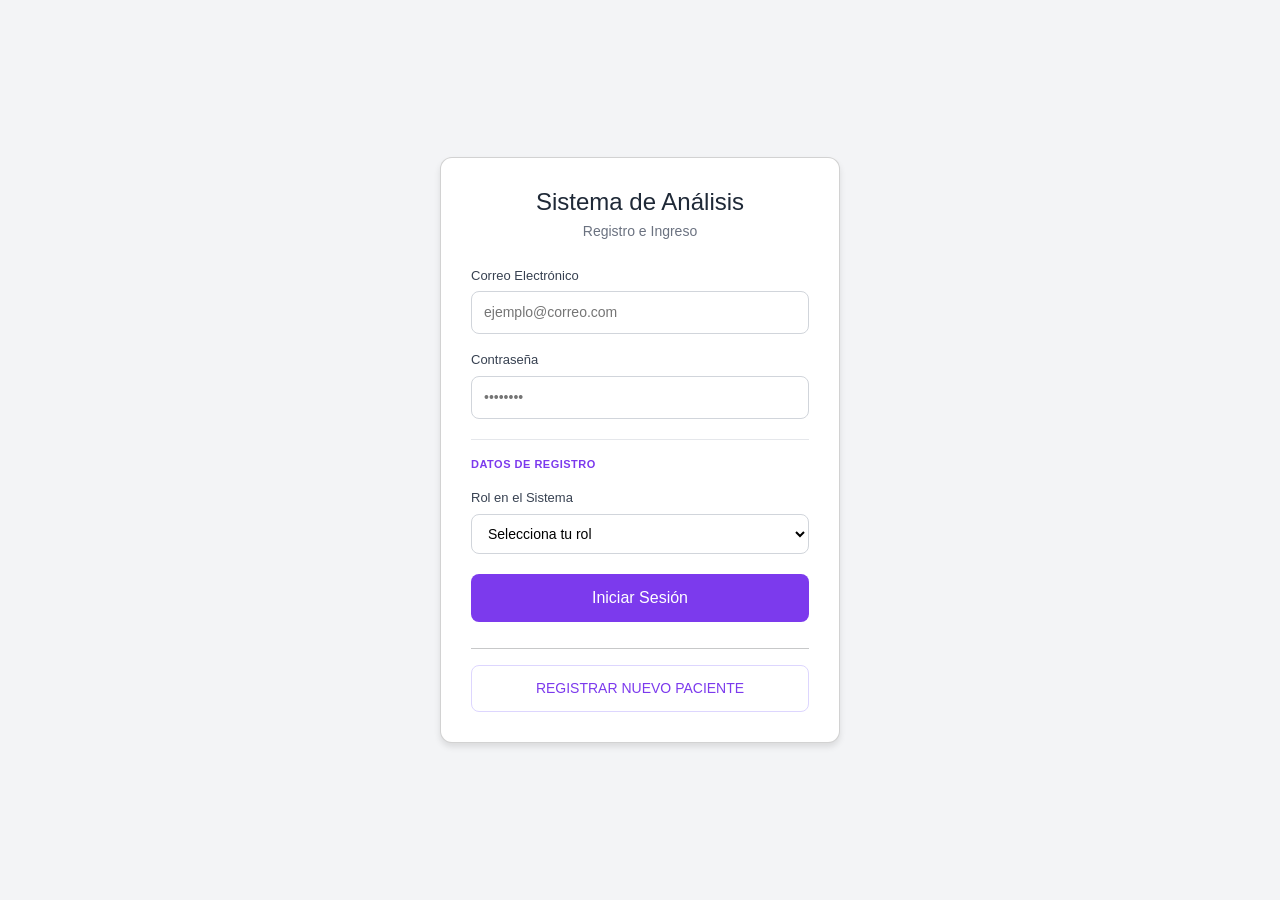
==== index.html @ fd567ae9 "ADD: Edicion de Medico y envio correcto de datos" ====
<!DOCTYPE html>
<html lang="es">

<head>
  <meta charset="UTF-8">
  <meta name="viewport" content="width=device-width, initial-scale=1.0">
  <title>Sistema de Análisis - Ingreso y Registro</title>
  <link href="https://cdn.jsdelivr.net/npm/bootstrap@5.3.8/dist/css/bootstrap.min.css" rel="stylesheet"
    integrity="sha384-sRIl4kxILFvY47J16cr9ZwB07vP4J8+LH7qKQnuqkuIAvNWLzeN8tE5YBujZqJLB" crossorigin="anonymous">
  <style>
    body {
      font-family: 'Segoe UI', Tahoma, Geneva, Verdana, sans-serif;
      background-color: #f3f4f6;
      margin: 0;
      padding: 20px;
      display: flex;
      justify-content: center;
      align-items: center;
      min-height: 100vh;
      box-sizing: border-box;
    }

    .card {
      background-color: #ffffff;
      padding: 30px;
      border-radius: 12px;
      box-shadow: 0 4px 6px rgba(0, 0, 0, 0.1);
      width: 100%;
      max-width: 400px;
      box-sizing: border-box;
    }

    .header {
      text-align: center;
      margin-bottom: 24px;
    }

    .header h1 {
      margin: 0;
      font-size: 24px;
      color: #1f2937;
    }

    .header p {
      margin: 4px 0 0 0;
      font-size: 14px;
      color: #6b7280;
    }

    .form-group {
      margin-bottom: 16px;
    }

    label {
      display: block;
      font-size: 13px;
      font-weight: 500;
      color: #374151;
      margin-bottom: 6px;
    }

    input[type="email"],
    input[type="password"],
    select {
      width: 100%;
      padding: 10px 12px;
      border: 1px solid #d1d5db;
      border-radius: 8px;
      font-size: 14px;
      background-color: #ffffff;
      box-sizing: border-box;
      outline: none;
      transition: border-color 0.2s, box-shadow 0.2s;
    }

    input:focus,
    select:focus {
      border-color: #7c3aed;
      box-shadow: 0 0 0 3px rgba(124, 58, 237, 0.15);
    }

    .divider {
      border-top: 1px solid #e5e7eb;
      margin: 20px 0;
      padding-top: 16px;
    }

    .divider-title {
      font-size: 11px;
      font-weight: 600;
      color: #7c3aed;
      text-transform: uppercase;
      letter-spacing: 0.5px;
      margin-bottom: 16px;
    }

    .btn-primary {
      width: 100%;
      background-color: #7c3aed;
      color: #ffffff;
      border: none;
      padding: 12px;
      font-size: 16px;
      font-weight: 500;
      border-radius: 8px;
      cursor: pointer;
      transition: background-color 0.2s;
      margin-bottom: 10px;
    }

    .btn-primary:hover {
      background-color: #6d28d9;
    }

    .btn-secondary {
      width: 100%;
      background-color: #ffffff;
      color: #7c3aed;
      border: 1px solid #ddd6fe;
      padding: 12px;
      font-size: 14px;
      font-weight: 500;
      border-radius: 8px;
      cursor: pointer;
      transition: background-color 0.2s;
      text-transform: uppercase;
    }

    .btn-secondary:hover {
      background-color: #f9fafb;
    }
  </style>
</head>

<body>

  <div class="card">
    <div class="header">
      <h1>Sistema de Análisis</h1>
      <p>Registro e Ingreso</p>
    </div>

    <form id="formSistema">
      <!-- LOGIN -->
      <div class="form-group">
        <label>Correo Electrónico</label>
        <input id="correo" type="email" required name="email" placeholder="ejemplo@correo.com">
      </div>
      <div class="form-group">
        <label>Contraseña</label>
        <input id="password" type="password" required name="password" placeholder="••••••••">
      </div>

      <!-- REGISTRO -->
      <div class="divider">
        <div class="divider-title">Datos de Registro</div>
        <div class="form-group">
          <label>Rol en el Sistema</label>
          <select id="rol" name="rol" required>
            <option value="" disabled selected>Selecciona tu rol</option>
            <option value="Paciente">Paciente</option>
            <option value="Medico">Médico</option>
            <option value="Administrador">Administrador</option>
          </select>
        </div>
      </div>

      <!-- BOTONES -->
      <button type="submit" name="accion" value="login" class="btn-primary">
        Iniciar Sesión
      </button>
    </form>
    <hr>
    <a href="view/Registro.html" class="btn btn-secondary">
      Registrar nuevo paciente
    </a>
  </div>
<script src="public/js/config.js"></script>
<script>
  document.getElementById("formSistema").addEventListener("submit", async function (e) {
    e.preventDefault();

    const email = document.getElementById("correo").value;
    const password = document.getElementById("password").value;
    const rol = document.getElementById("rol").value;

    try {
      const respuesta = await fetch(`${API_URL}Autenticacion/login`, {
        method: "POST",
        headers: {
          "Content-Type": "application/json"
        },
        body: JSON.stringify({ 
          email: email, 
          password: password, 
          rol: rol 
        })
      });

      const datos = await respuesta.json();

      if (respuesta.ok) {
        alert("Inicio de sesión exitoso. ¡Bienvenido " + (datos.nombre || "") + "!");
        
        // Guardar datos en localStorage
        localStorage.setItem("token_seguridad", datos.token);
        localStorage.setItem("usuario_id", datos.idEntidad);

        // Redirección basada en el rol que devuelve la API
        if (datos.rol === "Paciente") {
          window.location.href = "view/Monitoreo.html";
        } else if (datos.rol === "Medico") {
          window.location.href = "view/Pagina_Medicos.html";
        } else if (datos.rol === "Administrador") {
          window.location.href = "view/Pagina_Administrador.html";
        }
      } else {
        alert(datos.mensaje || "Error 400: Datos incorrectos o formato inválido.");
        console.error("Detalle del error 400:", datos);
      }
    } catch (error) {
      console.error(error);
      alert("No se pudo conectar con el servidor de la API.");
    }
  });
</script>

</body>

</html>
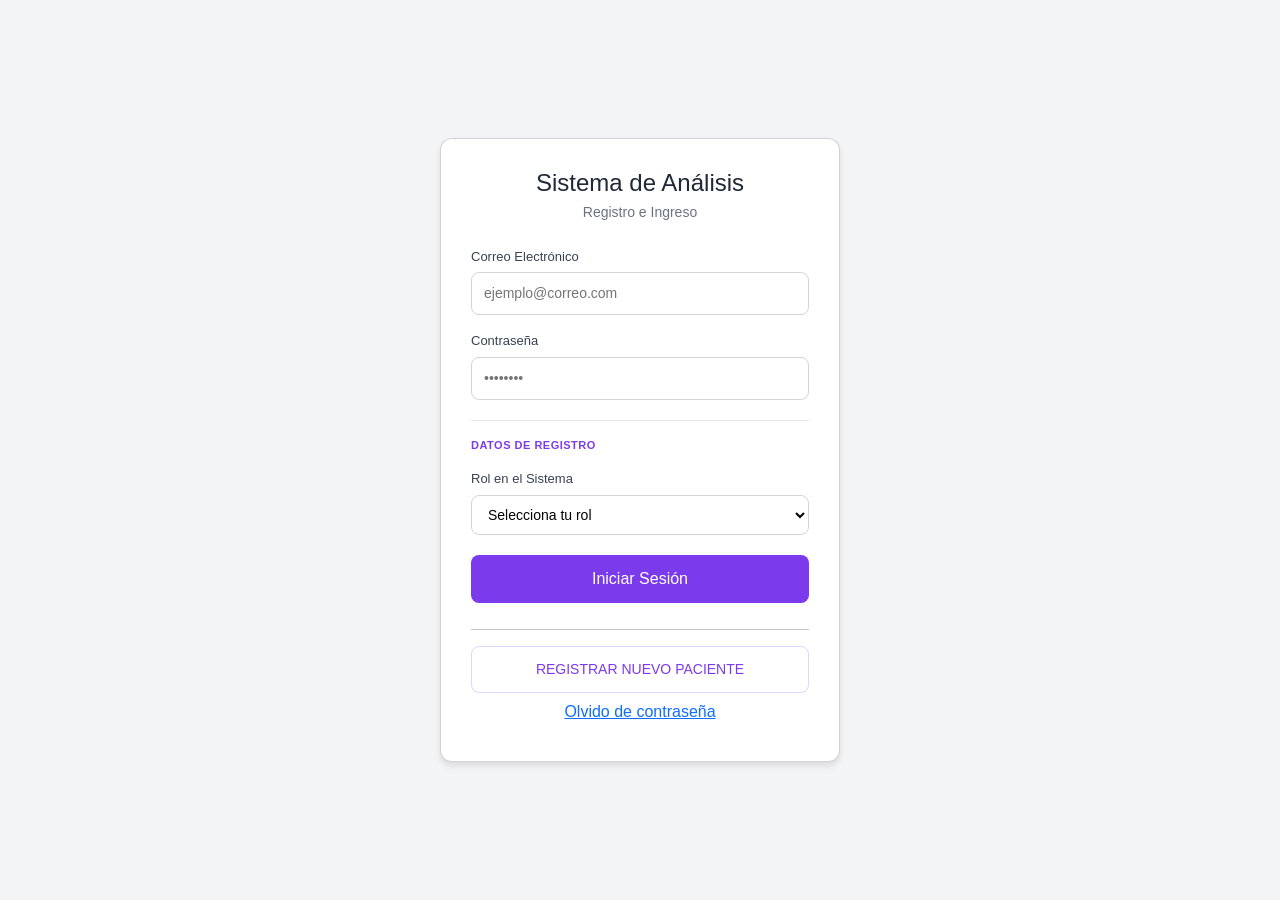
==== commit 7dc2e913: "ADD: Olvido de contraseña" ====
--- a/index.html
+++ b/index.html
@@ -5,131 +5,16 @@
   <meta charset="UTF-8">
   <meta name="viewport" content="width=device-width, initial-scale=1.0">
   <title>Sistema de Análisis - Ingreso y Registro</title>
+  
   <link href="https://cdn.jsdelivr.net/npm/bootstrap@5.3.8/dist/css/bootstrap.min.css" rel="stylesheet"
     integrity="sha384-sRIl4kxILFvY47J16cr9ZwB07vP4J8+LH7qKQnuqkuIAvNWLzeN8tE5YBujZqJLB" crossorigin="anonymous">
-  <style>
-    body {
-      font-family: 'Segoe UI', Tahoma, Geneva, Verdana, sans-serif;
-      background-color: #f3f4f6;
-      margin: 0;
-      padding: 20px;
-      display: flex;
-      justify-content: center;
-      align-items: center;
-      min-height: 100vh;
-      box-sizing: border-box;
-    }
-
-    .card {
-      background-color: #ffffff;
-      padding: 30px;
-      border-radius: 12px;
-      box-shadow: 0 4px 6px rgba(0, 0, 0, 0.1);
-      width: 100%;
-      max-width: 400px;
-      box-sizing: border-box;
-    }
-
-    .header {
-      text-align: center;
-      margin-bottom: 24px;
-    }
-
-    .header h1 {
-      margin: 0;
-      font-size: 24px;
-      color: #1f2937;
-    }
-
-    .header p {
-      margin: 4px 0 0 0;
-      font-size: 14px;
-      color: #6b7280;
-    }
-
-    .form-group {
-      margin-bottom: 16px;
-    }
-
-    label {
-      display: block;
-      font-size: 13px;
-      font-weight: 500;
-      color: #374151;
-      margin-bottom: 6px;
-    }
-
-    input[type="email"],
-    input[type="password"],
-    select {
-      width: 100%;
-      padding: 10px 12px;
-      border: 1px solid #d1d5db;
-      border-radius: 8px;
-      font-size: 14px;
-      background-color: #ffffff;
-      box-sizing: border-box;
-      outline: none;
-      transition: border-color 0.2s, box-shadow 0.2s;
-    }
-
-    input:focus,
-    select:focus {
-      border-color: #7c3aed;
-      box-shadow: 0 0 0 3px rgba(124, 58, 237, 0.15);
-    }
-
-    .divider {
-      border-top: 1px solid #e5e7eb;
-      margin: 20px 0;
-      padding-top: 16px;
-    }
-
-    .divider-title {
-      font-size: 11px;
-      font-weight: 600;
-      color: #7c3aed;
-      text-transform: uppercase;
-      letter-spacing: 0.5px;
-      margin-bottom: 16px;
-    }
-
-    .btn-primary {
-      width: 100%;
-      background-color: #7c3aed;
-      color: #ffffff;
-      border: none;
-      padding: 12px;
-      font-size: 16px;
-      font-weight: 500;
-      border-radius: 8px;
-      cursor: pointer;
-      transition: background-color 0.2s;
-      margin-bottom: 10px;
-    }
-
-    .btn-primary:hover {
-      background-color: #6d28d9;
-    }
-
-    .btn-secondary {
-      width: 100%;
-      background-color: #ffffff;
-      color: #7c3aed;
-      border: 1px solid #ddd6fe;
-      padding: 12px;
-      font-size: 14px;
-      font-weight: 500;
-      border-radius: 8px;
-      cursor: pointer;
-      transition: background-color 0.2s;
-      text-transform: uppercase;
-    }
-
-    .btn-secondary:hover {
-      background-color: #f9fafb;
-    }
-  </style>
+  
+  <link rel="stylesheet" href="public/css/login.css">
+  <!-- CSS de la Pantalla de Carga -->
+  <link rel="stylesheet" href="public/css/loader.css">
+  
+  <link rel="manifest" href="manifest.json">
+  <meta name="theme-color" content="#4A90E2">
 </head>
 
 <body>
@@ -174,56 +59,91 @@
     <a href="view/Registro.html" class="btn btn-secondary">
       Registrar nuevo paciente
     </a>
+    <a href="forgetpassword.html" class="btn btn-link">Olvido de contraseña</a>
   </div>
-<script src="public/js/config.js"></script>
-<script>
-  document.getElementById("formSistema").addEventListener("submit", async function (e) {
-    e.preventDefault();
 
-    const email = document.getElementById("correo").value;
-    const password = document.getElementById("password").value;
-    const rol = document.getElementById("rol").value;
+  <script src="public/js/config.js"></script>
+  <!-- Script de la Pantalla de Carga -->
+  <script src="public/js/loader.js"></script>
+  
+  <script>
+    // Aseguramos que el loader esté inyectado en el DOM desde el inicio
+    document.addEventListener("DOMContentLoaded", () => {
+      if (typeof inicializarLoader === "function") {
+        inicializarLoader();
+      }
+    });
 
-    try {
-      const respuesta = await fetch(`${API_URL}Autenticacion/login`, {
-        method: "POST",
-        headers: {
-          "Content-Type": "application/json"
-        },
-        body: JSON.stringify({ 
-          email: email, 
-          password: password, 
-          rol: rol 
-        })
-      });
+    document.getElementById("formSistema").addEventListener("submit", async function (e) {
+      e.preventDefault();
 
-      const datos = await respuesta.json();
+      const email = document.getElementById("correo").value;
+      const password = document.getElementById("password").value;
+      const rol = document.getElementById("rol").value;
 
-      if (respuesta.ok) {
-        alert("Inicio de sesión exitoso. ¡Bienvenido " + (datos.nombre || "") + "!");
-        
-        // Guardar datos en localStorage
-        localStorage.setItem("token_seguridad", datos.token);
-        localStorage.setItem("usuario_id", datos.idEntidad);
+      // 1. Mostramos la pantalla de carga de inmediato
+      if (typeof mostrarLoader === "function") {
+        mostrarLoader("Validando credenciales...");
+      }
 
-        // Redirección basada en el rol que devuelve la API
-        if (datos.rol === "Paciente") {
-          window.location.href = "view/Monitoreo.html";
-        } else if (datos.rol === "Medico") {
-          window.location.href = "view/Pagina_Medicos.html";
-        } else if (datos.rol === "Administrador") {
-          window.location.href = "view/Pagina_Administrador.html";
+      // 2. Damos un respiro al motor del navegador para que renderice el spinner
+      await new Promise(resolve => setTimeout(resolve, 60));
+
+      try {
+        const respuesta = await fetch(`${API_URL}Autenticacion/login`, {
+          method: "POST",
+          headers: {
+            "Content-Type": "application/json"
+          },
+          body: JSON.stringify({ 
+            email: email, 
+            password: password, 
+            rol: rol 
+          })
+        });
+
+        const datos = await respuesta.json();
+
+        if (respuesta.ok) {
+          // Actualizamos el mensaje del loader con éxito
+          if (typeof mostrarLoader === "function") {
+            mostrarLoader("¡Bienvenido " + (datos.nombre || "") + "!");
+          }
+
+          // Guardar datos en localStorage
+          localStorage.setItem("token_seguridad", datos.token);
+          localStorage.setItem("usuario_id", datos.idEntidad);
+
+          // Pausa visual de 800ms antes de redirigir
+          setTimeout(() => {
+            if (typeof ocultarLoader === "function") {
+              ocultarLoader();
+            }
+            if (datos.rol === "Paciente") {
+              window.location.href = "view/Monitoreo.html";
+            } else if (datos.rol === "Medico") {
+              window.location.href = "view/Pagina_Medicos.html";
+            } else if (datos.rol === "Administrador") {
+              window.location.href = "view/Pagina_Administrador.html";
+            }
+          }, 800);
+
+        } else {
+          if (typeof ocultarLoader === "function") {
+            ocultarLoader();
+          }
+          alert(datos.mensaje || "Error 400: Datos incorrectos o formato inválido.");
+          console.error("Detalle del error 400:", datos);
         }
-      } else {
-        alert(datos.mensaje || "Error 400: Datos incorrectos o formato inválido.");
-        console.error("Detalle del error 400:", datos);
+      } catch (error) {
+        if (typeof ocultarLoader === "function") {
+          ocultarLoader();
+        }
+        console.error(error);
+        alert("No se pudo conectar con el servidor de la API.");
       }
-    } catch (error) {
-      console.error(error);
-      alert("No se pudo conectar con el servidor de la API.");
-    }
-  });
-</script>
+    });
+  </script>
 
 </body>
 
--- a/public/css/login.css
+++ b/public/css/login.css
@@ -0,0 +1,121 @@
+body {
+  font-family: 'Segoe UI', Tahoma, Geneva, Verdana, sans-serif;
+  background-color: #f3f4f6;
+  margin: 0;
+  padding: 20px;
+  display: flex;
+  justify-content: center;
+  align-items: center;
+  min-height: 100vh;
+  box-sizing: border-box;
+}
+
+.card {
+  background-color: #ffffff;
+  padding: 30px;
+  border-radius: 12px;
+  box-shadow: 0 4px 6px rgba(0, 0, 0, 0.1);
+  width: 100%;
+  max-width: 400px;
+  box-sizing: border-box;
+}
+
+.header {
+  text-align: center;
+  margin-bottom: 24px;
+}
+
+.header h1 {
+  margin: 0;
+  font-size: 24px;
+  color: #1f2937;
+}
+
+.header p {
+  margin: 4px 0 0 0;
+  font-size: 14px;
+  color: #6b7280;
+}
+
+.form-group {
+  margin-bottom: 16px;
+}
+
+label {
+  display: block;
+  font-size: 13px;
+  font-weight: 500;
+  color: #374151;
+  margin-bottom: 6px;
+}
+
+input[type="email"],
+input[type="password"],
+select {
+  width: 100%;
+  padding: 10px 12px;
+  border: 1px solid #d1d5db;
+  border-radius: 8px;
+  font-size: 14px;
+  background-color: #ffffff;
+  box-sizing: border-box;
+  outline: none;
+  transition: border-color 0.2s, box-shadow 0.2s;
+}
+
+input:focus,
+select:focus {
+  border-color: #7c3aed;
+  box-shadow: 0 0 0 3px rgba(124, 58, 237, 0.15);
+}
+
+.divider {
+  border-top: 1px solid #e5e7eb;
+  margin: 20px 0;
+  padding-top: 16px;
+}
+
+.divider-title {
+  font-size: 11px;
+  font-weight: 600;
+  color: #7c3aed;
+  text-transform: uppercase;
+  letter-spacing: 0.5px;
+  margin-bottom: 16px;
+}
+
+.btn-primary {
+  width: 100%;
+  background-color: #7c3aed;
+  color: #ffffff;
+  border: none;
+  padding: 12px;
+  font-size: 16px;
+  font-weight: 500;
+  border-radius: 8px;
+  cursor: pointer;
+  transition: background-color 0.2s;
+  margin-bottom: 10px;
+}
+
+.btn-primary:hover {
+  background-color: #6d28d9;
+}
+
+.btn-secondary {
+  width: 100%;
+  background-color: #ffffff;
+  color: #7c3aed;
+  border: 1px solid #ddd6fe;
+  padding: 12px;
+  font-size: 14px;
+  font-weight: 500;
+  border-radius: 8px;
+  cursor: pointer;
+  transition: background-color 0.2s;
+  text-transform: uppercase;
+}
+
+.btn-secondary:hover {
+  background-color: #f9fafb;
+}
--- a/public/css/loader.css
+++ b/public/css/loader.css
@@ -0,0 +1,90 @@
+/* --- COMPONENTE GLOBAL DE PANTALLA DE CARGA --- */
+#globalLoader {
+  position: fixed;
+  top: 0;
+  left: 0;
+  width: 100vw;
+  height: 100vh;
+  background-color: rgba(15, 23, 42, 0.85);
+  backdrop-filter: blur(4px);
+  display: flex;
+  justify-content: center;
+  align-items: center;
+  z-index: 9999;
+  opacity: 0;
+  visibility: hidden;
+  transition: opacity 0.3s ease, visibility 0.3s ease;
+}
+
+#globalLoader.active {
+  opacity: 1;
+  visibility: visible;
+}
+
+.loader-container {
+  display: flex;
+  flex-direction: column;
+  align-items: center;
+  gap: 20px;
+}
+
+/* Spinner circular con barritas rotatorias estilo radial */
+.spinner-wrapper {
+  position: relative;
+  width: 110px;
+  height: 110px;
+  display: flex;
+  justify-content: center;
+  align-items: center;
+}
+
+.spinner-blade {
+  position: absolute;
+  width: 4px;
+  height: 14px;
+  background-color: #38bdf8;
+  border-radius: 2px;
+  animation: spinnerFade 1.2s linear infinite;
+}
+
+/* Posicionamiento radial de las 12 barritas */
+.spinner-blade:nth-child(1)  { transform: rotate(0deg) translate(0, -38px); animation-delay: -1.1s; }
+.spinner-blade:nth-child(2)  { transform: rotate(30deg) translate(0, -38px); animation-delay: -1.0s; }
+.spinner-blade:nth-child(3)  { transform: rotate(60deg) translate(0, -38px); animation-delay: -0.9s; }
+.spinner-blade:nth-child(4)  { transform: rotate(90deg) translate(0, -38px); animation-delay: -0.8s; }
+.spinner-blade:nth-child(5)  { transform: rotate(120deg) translate(0, -38px); animation-delay: -0.7s; }
+.spinner-blade:nth-child(6)  { transform: rotate(150deg) translate(0, -38px); animation-delay: -0.6s; }
+.spinner-blade:nth-child(7)  { transform: rotate(180deg) translate(0, -38px); animation-delay: -0.5s; }
+.spinner-blade:nth-child(8)  { transform: rotate(210deg) translate(0, -38px); animation-delay: -0.4s; }
+.spinner-blade:nth-child(9)  { transform: rotate(240deg) translate(0, -38px); animation-delay: -0.3s; }
+.spinner-blade:nth-child(10) { transform: rotate(270deg) translate(0, -38px); animation-delay: -0.2s; }
+.spinner-blade:nth-child(11) { transform: rotate(300deg) translate(0, -38px); animation-delay: -0.1s; }
+.spinner-blade:nth-child(12) { transform: rotate(330deg) translate(0, -38px); animation-delay: 0s; }
+
+@keyframes spinnerFade {
+  0% { opacity: 1; }
+  100% { opacity: 0.15; }
+}
+
+/* Logo central estático o con sutil pulso */
+.loader-logo {
+  position: absolute;
+  width: 50px;
+  height: 50px;
+  object-fit: contain;
+  border-radius: 50%;
+  animation: pulseLogo 2s ease-in-out infinite;
+}
+
+@keyframes pulseLogo {
+  0%, 100% { transform: scale(1); }
+  50% { transform: scale(1.08); }
+}
+
+.loader-text {
+  color: #f8fafc;
+  font-size: 15px;
+  font-weight: 600;
+  letter-spacing: 1px;
+  text-transform: uppercase;
+}
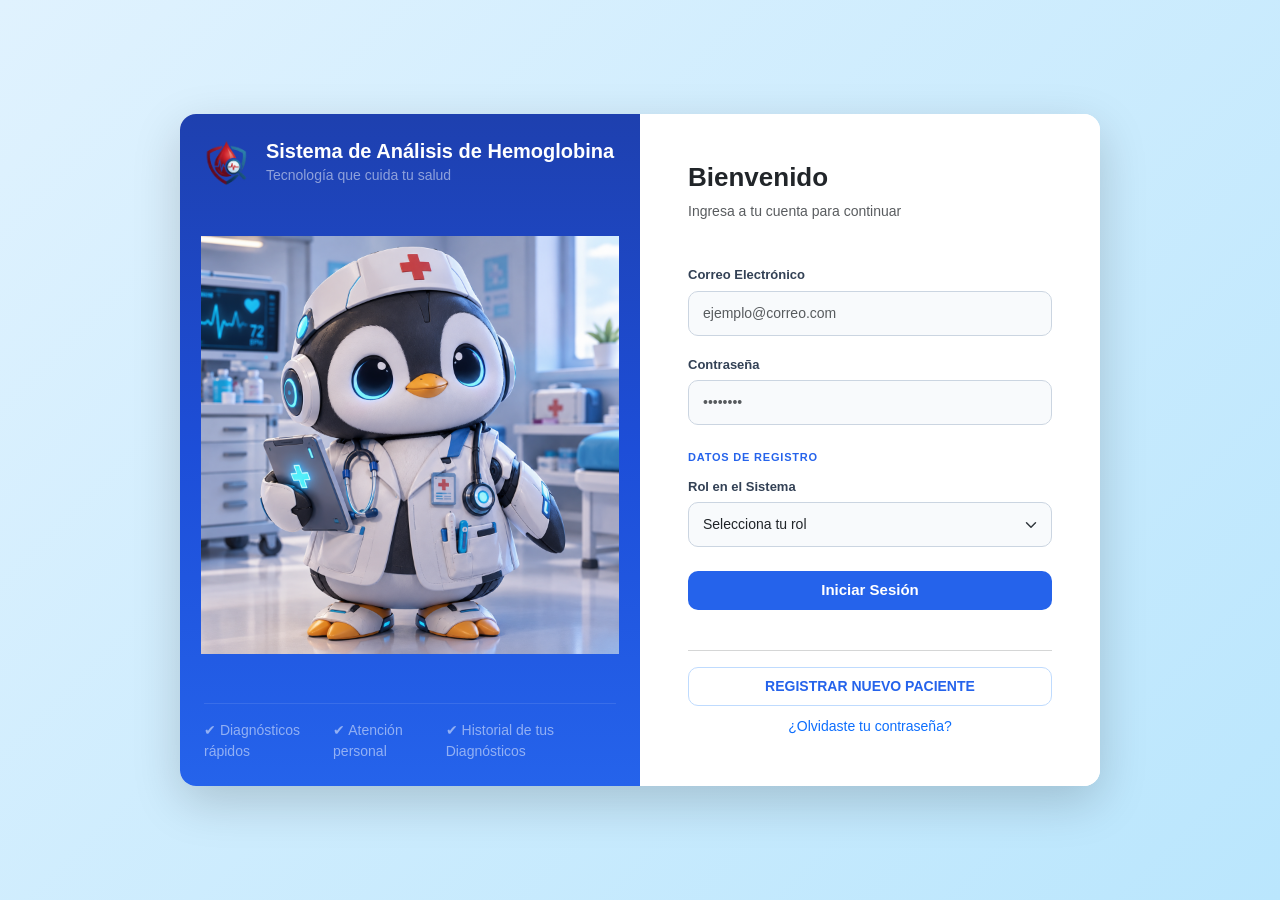
==== commit bcbe2ed4: "UPD: Acpecto visual del login en el index.hmtl, segmentado en dos partes imagen de bienvenida y form" ====
--- a/index.html
+++ b/index.html
@@ -6,9 +6,11 @@
   <meta name="viewport" content="width=device-width, initial-scale=1.0">
   <title>Sistema de Análisis - Ingreso y Registro</title>
   
+  <!-- Bootstrap 5 CSS -->
   <link href="https://cdn.jsdelivr.net/npm/bootstrap@5.3.8/dist/css/bootstrap.min.css" rel="stylesheet"
     integrity="sha384-sRIl4kxILFvY47J16cr9ZwB07vP4J8+LH7qKQnuqkuIAvNWLzeN8tE5YBujZqJLB" crossorigin="anonymous">
   
+  <!-- Estilos personalizados -->
   <link rel="stylesheet" href="public/css/login.css">
   <!-- CSS de la Pantalla de Carga -->
   <link rel="stylesheet" href="public/css/loader.css">
@@ -19,47 +21,81 @@
 
 <body>
 
-  <div class="card">
-    <div class="header">
-      <h1>Sistema de Análisis</h1>
-      <p>Registro e Ingreso</p>
-    </div>
+  <div class="login-main-container">
+    <div class="row g-0 w-100 h-100 shadow-lg overflow-hidden login-card-wrapper">
+      
+      <!-- Columna Izquierda: Ilustración y Branding -->
+      <div class="col-lg-6 login-left-panel d-none d-lg-flex flex-column justify-content-between p-4">
+        <div class="brand-top d-flex align-items-center gap-3">
+          <img src="public/img/icon.png" alt="Logotipo" class="img-fluid logo-img" style="max-height: 50px;">
+          <div>
+            <h2 class="h5 text-white mb-0 fw-bold">Sistema de Análisis de Hemoglobina</h2>
+            <small class="text-white-50">Tecnología que cuida tu salud</small>
+          </div>
+        </div>
 
-    <form id="formSistema">
-      <!-- LOGIN -->
-      <div class="form-group">
-        <label>Correo Electrónico</label>
-        <input id="correo" type="email" required name="email" placeholder="ejemplo@correo.com">
-      </div>
-      <div class="form-group">
-        <label>Contraseña</label>
-        <input id="password" type="password" required name="password" placeholder="••••••••">
-      </div>
+        <div class="text-center my-auto">
+          <img src="public/img/Walle-HB.png" alt="Mascota del sistema" class="img-fluid mascot-img" style="max-height: 320px;">
+        </div>
 
-      <!-- REGISTRO -->
-      <div class="divider">
-        <div class="divider-title">Datos de Registro</div>
-        <div class="form-group">
-          <label>Rol en el Sistema</label>
-          <select id="rol" name="rol" required>
-            <option value="" disabled selected>Selecciona tu rol</option>
-            <option value="Paciente">Paciente</option>
-            <option value="Medico">Médico</option>
-            <option value="Administrador">Administrador</option>
-          </select>
+        <div class="footer-features text-white-50 small d-flex justify-content-around border-top border-light border-opacity-10 pt-3">
+          <span>✔ Diagnósticos rápidos</span>
+          <span>✔ Atención personal</span>
+          <span>✔ Historial de tus Diagnósticos</span>
         </div>
       </div>
 
-      <!-- BOTONES -->
-      <button type="submit" name="accion" value="login" class="btn-primary">
-        Iniciar Sesión
-      </button>
-    </form>
-    <hr>
-    <a href="view/Registro.html" class="btn btn-secondary">
-      Registrar nuevo paciente
-    </a>
-    <a href="forgetpassword.html" class="btn btn-link">Olvido de contraseña</a>
+      <!-- Columna Derecha: Formulario de Ingreso -->
+      <div class="col-lg-6 login-right-panel bg-white d-flex flex-column justify-content-center p-4 p-md-5">
+        
+        <div class="header text-start mb-4">
+          <h1 class="fw-bold text-dark">Bienvenido</h1>
+          <p class="text-muted">Ingresa a tu cuenta para continuar</p>
+        </div>
+
+        <form id="formSistema">
+          <!-- LOGIN -->
+          <div class="form-group mb-3">
+            <label class="form-label">Correo Electrónico</label>
+            <input id="correo" type="email" class="form-control" required name="email" placeholder="ejemplo@correo.com">
+          </div>
+          
+          <div class="form-group mb-3">
+            <label class="form-label">Contraseña</label>
+            <input id="password" type="password" class="form-control" required name="password" placeholder="••••••••">
+          </div>
+
+          <!-- REGISTRO -->
+          <div class="divider my-4">
+            <div class="divider-title text-uppercase fw-semibold mb-2">Datos de Registro</div>
+            <div class="form-group mb-3">
+              <label class="form-label">Rol en el Sistema</label>
+              <select id="rol" name="rol" class="form-select" required>
+                <option value="" disabled selected>Selecciona tu rol</option>
+                <option value="Paciente">Paciente</option>
+                <option value="Medico">Médico</option>
+                <option value="Administrador">Administrador</option>
+              </select>
+            </div>
+          </div>
+
+          <!-- BOTONES -->
+          <button type="submit" name="accion" value="login" class="btn btn-primary btn-custom-primary w-100 py-2 mb-3">
+            Iniciar Sesión
+          </button>
+        </form>
+
+        <div class="text-center mt-2">
+          <hr class="text-muted">
+          <a href="view/Registro.html" class="btn btn-outline-secondary btn-custom-secondary w-100 py-2 mb-2">
+            Registrar nuevo paciente
+          </a>
+          <a href="forgetpassword.html" class="text-decoration-none small text-primary">¿Olvidaste tu contraseña?</a>
+        </div>
+
+      </div>
+
+    </div>
   </div>
 
   <script src="public/js/config.js"></script>
@@ -87,7 +123,7 @@
       }
 
       // 2. Damos un respiro al motor del navegador para que renderice el spinner
-      await new Promise(resolve => setTimeout(resolve, 60));
+      await new Promise(resolve => setTimeout(resolve, 180));
 
       try {
         const respuesta = await fetch(`${API_URL}Autenticacion/login`, {
--- a/public/css/login.css
+++ b/public/css/login.css
@@ -1,8 +1,7 @@
 body {
   font-family: 'Segoe UI', Tahoma, Geneva, Verdana, sans-serif;
-  background-color: #f3f4f6;
+  background: linear-gradient(135deg, #e0f2fe 0%, #bae6fd 100%);
   margin: 0;
-  padding: 20px;
   display: flex;
   justify-content: center;
   align-items: center;
@@ -10,112 +9,101 @@
   box-sizing: border-box;
 }
 
-.card {
-  background-color: #ffffff;
-  padding: 30px;
-  border-radius: 12px;
-  box-shadow: 0 4px 6px rgba(0, 0, 0, 0.1);
+.login-main-container {
   width: 100%;
-  max-width: 400px;
+  max-width: 950px;
+  padding: 15px;
   box-sizing: border-box;
 }
 
-.header {
-  text-align: center;
-  margin-bottom: 24px;
+.login-card-wrapper {
+  background-color: #ffffff;
+  border-radius: 16px;
+  box-shadow: 0 10px 25px rgba(14, 116, 144, 0.15);
+  overflow: hidden; /* Esto oculta cualquier desbordamiento manteniendo los bordes limpios */
+  min-height: 580px;
+}
+
+.login-left-panel {
+  background: linear-gradient(180deg, #1e40af 0%, #1d4ed8 50%, #2563eb 100%);
+  position: relative;
+  overflow: hidden; /* Contiene la imagen ampliada */
+}
+
+.mascot-img {
+  max-height: 380px !important; /* Incrementamos el tamaño visual */
+  width: auto;
+  transform: scale(1.1);       /* Le da un efecto de expansión controlado */
+  transition: transform 0.3s ease;
 }
 
 .header h1 {
-  margin: 0;
-  font-size: 24px;
-  color: #1f2937;
+  font-size: 26px;
+  color: #1e293b;
 }
 
 .header p {
-  margin: 4px 0 0 0;
   font-size: 14px;
-  color: #6b7280;
+  color: #64748b;
 }
 
-.form-group {
-  margin-bottom: 16px;
-}
-
-label {
-  display: block;
+.form-label {
   font-size: 13px;
-  font-weight: 500;
-  color: #374151;
+  font-weight: 600;
+  color: #334155;
   margin-bottom: 6px;
 }
 
-input[type="email"],
-input[type="password"],
-select {
-  width: 100%;
-  padding: 10px 12px;
-  border: 1px solid #d1d5db;
-  border-radius: 8px;
+.form-control,
+.form-select {
+  padding: 11px 14px;
+  border: 1px solid #cbd5e1;
+  border-radius: 10px;
   font-size: 14px;
-  background-color: #ffffff;
+  background-color: #f8fafc;
   box-sizing: border-box;
-  outline: none;
-  transition: border-color 0.2s, box-shadow 0.2s;
+  transition: all 0.2s ease-in-out;
 }
 
-input:focus,
-select:focus {
-  border-color: #7c3aed;
-  box-shadow: 0 0 0 3px rgba(124, 58, 237, 0.15);
-}
-
-.divider {
-  border-top: 1px solid #e5e7eb;
-  margin: 20px 0;
-  padding-top: 16px;
+.form-control:focus,
+.form-select:focus {
+  border-color: #2563eb;
+  background-color: #ffffff;
+  box-shadow: 0 0 0 4px rgba(37, 99, 235, 0.12);
 }
 
 .divider-title {
   font-size: 11px;
-  font-weight: 600;
-  color: #7c3aed;
-  text-transform: uppercase;
-  letter-spacing: 0.5px;
-  margin-bottom: 16px;
+  color: #2563eb;
+  letter-spacing: 0.8px;
 }
 
-.btn-primary {
-  width: 100%;
-  background-color: #7c3aed;
+.btn-custom-primary {
+  background-color: #2563eb;
   color: #ffffff;
   border: none;
-  padding: 12px;
-  font-size: 16px;
-  font-weight: 500;
-  border-radius: 8px;
-  cursor: pointer;
+  font-size: 15px;
+  font-weight: 600;
+  border-radius: 10px;
   transition: background-color 0.2s;
-  margin-bottom: 10px;
 }
 
-.btn-primary:hover {
-  background-color: #6d28d9;
+.btn-custom-primary:hover {
+  background-color: #1d4ed8;
 }
 
-.btn-secondary {
-  width: 100%;
+.btn-custom-secondary {
   background-color: #ffffff;
-  color: #7c3aed;
-  border: 1px solid #ddd6fe;
-  padding: 12px;
+  color: #2563eb;
+  border: 1px solid #bfdbfe;
   font-size: 14px;
-  font-weight: 500;
-  border-radius: 8px;
-  cursor: pointer;
+  font-weight: 600;
+  border-radius: 10px;
+  text-transform: uppercase;
   transition: background-color 0.2s;
-  text-transform: uppercase;
 }
 
-.btn-secondary:hover {
-  background-color: #f9fafb;
+.btn-custom-secondary:hover {
+  background-color: #eff6ff;
+  color: #1d4ed8;
 }
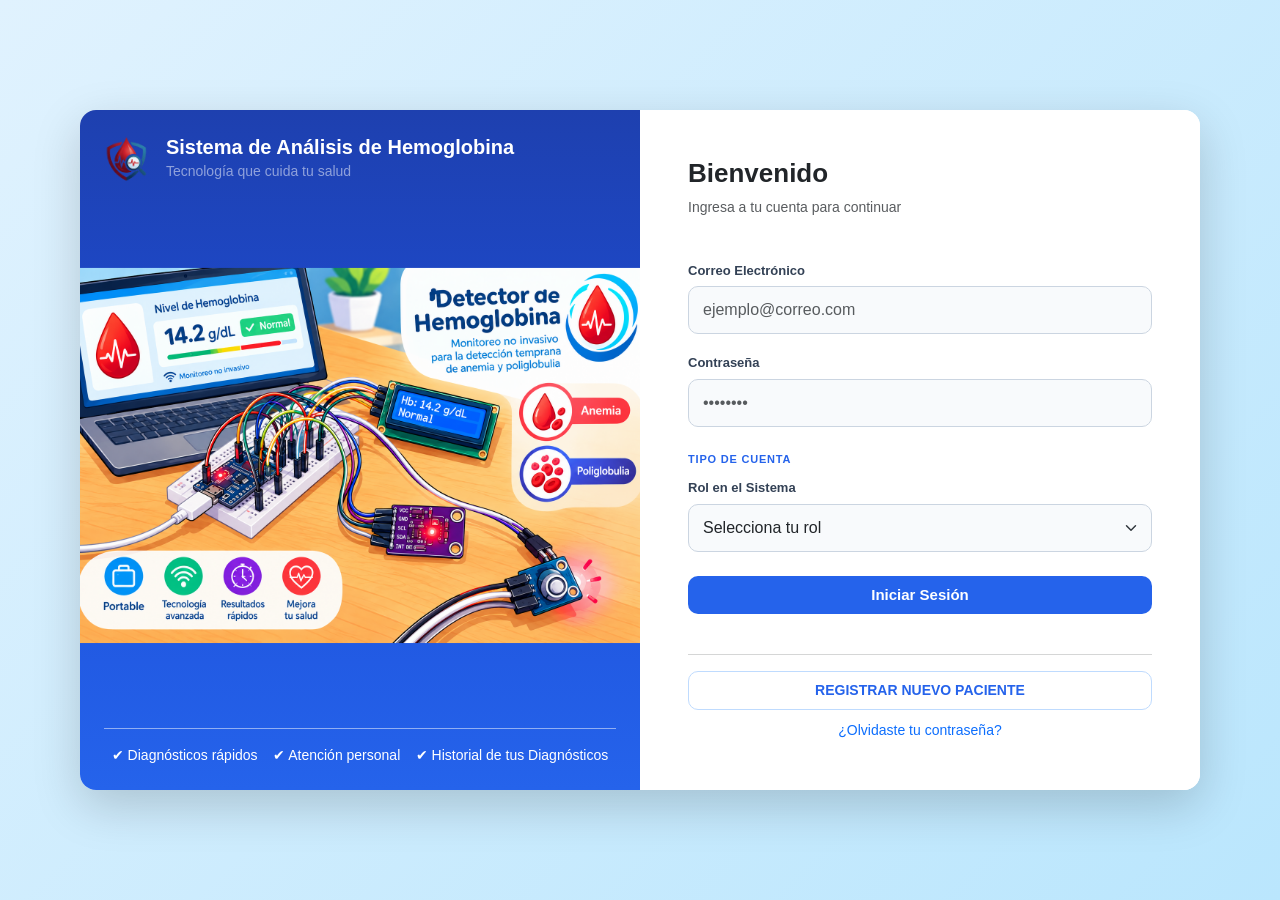
==== commit 72f2b66d: "UPDATE: Refactorizacion de medico y paciente" ====
--- a/index.html
+++ b/index.html
@@ -1,186 +1,110 @@
-<!DOCTYPE html>
-<html lang="es">
-
-<head>
-  <meta charset="UTF-8">
-  <meta name="viewport" content="width=device-width, initial-scale=1.0">
-  <title>Sistema de Análisis - Ingreso y Registro</title>
-  
-  <!-- Bootstrap 5 CSS -->
-  <link href="https://cdn.jsdelivr.net/npm/bootstrap@5.3.8/dist/css/bootstrap.min.css" rel="stylesheet"
-    integrity="sha384-sRIl4kxILFvY47J16cr9ZwB07vP4J8+LH7qKQnuqkuIAvNWLzeN8tE5YBujZqJLB" crossorigin="anonymous">
-  
-  <!-- Estilos personalizados -->
-  <link rel="stylesheet" href="public/css/login.css">
-  <!-- CSS de la Pantalla de Carga -->
-  <link rel="stylesheet" href="public/css/loader.css">
-  
-  <link rel="manifest" href="manifest.json">
-  <meta name="theme-color" content="#4A90E2">
-</head>
-
-<body>
-
-  <div class="login-main-container">
-    <div class="row g-0 w-100 h-100 shadow-lg overflow-hidden login-card-wrapper">
-      
-      <!-- Columna Izquierda: Ilustración y Branding -->
-      <div class="col-lg-6 login-left-panel d-none d-lg-flex flex-column justify-content-between p-4">
-        <div class="brand-top d-flex align-items-center gap-3">
-          <img src="public/img/icon.png" alt="Logotipo" class="img-fluid logo-img" style="max-height: 50px;">
-          <div>
-            <h2 class="h5 text-white mb-0 fw-bold">Sistema de Análisis de Hemoglobina</h2>
-            <small class="text-white-50">Tecnología que cuida tu salud</small>
-          </div>
-        </div>
-
-        <div class="text-center my-auto">
-          <img src="public/img/Walle-HB.png" alt="Mascota del sistema" class="img-fluid mascot-img" style="max-height: 320px;">
-        </div>
-
-        <div class="footer-features text-white-50 small d-flex justify-content-around border-top border-light border-opacity-10 pt-3">
-          <span>✔ Diagnósticos rápidos</span>
-          <span>✔ Atención personal</span>
-          <span>✔ Historial de tus Diagnósticos</span>
-        </div>
-      </div>
-
-      <!-- Columna Derecha: Formulario de Ingreso -->
-      <div class="col-lg-6 login-right-panel bg-white d-flex flex-column justify-content-center p-4 p-md-5">
-        
-        <div class="header text-start mb-4">
-          <h1 class="fw-bold text-dark">Bienvenido</h1>
-          <p class="text-muted">Ingresa a tu cuenta para continuar</p>
-        </div>
-
-        <form id="formSistema">
-          <!-- LOGIN -->
-          <div class="form-group mb-3">
-            <label class="form-label">Correo Electrónico</label>
-            <input id="correo" type="email" class="form-control" required name="email" placeholder="ejemplo@correo.com">
-          </div>
-          
-          <div class="form-group mb-3">
-            <label class="form-label">Contraseña</label>
-            <input id="password" type="password" class="form-control" required name="password" placeholder="••••••••">
-          </div>
-
-          <!-- REGISTRO -->
-          <div class="divider my-4">
-            <div class="divider-title text-uppercase fw-semibold mb-2">Datos de Registro</div>
-            <div class="form-group mb-3">
-              <label class="form-label">Rol en el Sistema</label>
-              <select id="rol" name="rol" class="form-select" required>
-                <option value="" disabled selected>Selecciona tu rol</option>
-                <option value="Paciente">Paciente</option>
-                <option value="Medico">Médico</option>
-                <option value="Administrador">Administrador</option>
-              </select>
-            </div>
-          </div>
-
-          <!-- BOTONES -->
-          <button type="submit" name="accion" value="login" class="btn btn-primary btn-custom-primary w-100 py-2 mb-3">
-            Iniciar Sesión
-          </button>
-        </form>
-
-        <div class="text-center mt-2">
-          <hr class="text-muted">
-          <a href="view/Registro.html" class="btn btn-outline-secondary btn-custom-secondary w-100 py-2 mb-2">
-            Registrar nuevo paciente
-          </a>
-          <a href="forgetpassword.html" class="text-decoration-none small text-primary">¿Olvidaste tu contraseña?</a>
-        </div>
-
-      </div>
-
-    </div>
-  </div>
-
-  <script src="public/js/config.js"></script>
-  <!-- Script de la Pantalla de Carga -->
-  <script src="public/js/loader.js"></script>
-  
-  <script>
-    // Aseguramos que el loader esté inyectado en el DOM desde el inicio
-    document.addEventListener("DOMContentLoaded", () => {
-      if (typeof inicializarLoader === "function") {
-        inicializarLoader();
-      }
-    });
-
-    document.getElementById("formSistema").addEventListener("submit", async function (e) {
-      e.preventDefault();
-
-      const email = document.getElementById("correo").value;
-      const password = document.getElementById("password").value;
-      const rol = document.getElementById("rol").value;
-
-      // 1. Mostramos la pantalla de carga de inmediato
-      if (typeof mostrarLoader === "function") {
-        mostrarLoader("Validando credenciales...");
-      }
-
-      // 2. Damos un respiro al motor del navegador para que renderice el spinner
-      await new Promise(resolve => setTimeout(resolve, 180));
-
-      try {
-        const respuesta = await fetch(`${API_URL}Autenticacion/login`, {
-          method: "POST",
-          headers: {
-            "Content-Type": "application/json"
-          },
-          body: JSON.stringify({ 
-            email: email, 
-            password: password, 
-            rol: rol 
-          })
-        });
-
-        const datos = await respuesta.json();
-
-        if (respuesta.ok) {
-          // Actualizamos el mensaje del loader con éxito
-          if (typeof mostrarLoader === "function") {
-            mostrarLoader("¡Bienvenido " + (datos.nombre || "") + "!");
-          }
-
-          // Guardar datos en localStorage
-          localStorage.setItem("token_seguridad", datos.token);
-          localStorage.setItem("usuario_id", datos.idEntidad);
-
-          // Pausa visual de 800ms antes de redirigir
-          setTimeout(() => {
-            if (typeof ocultarLoader === "function") {
-              ocultarLoader();
-            }
-            if (datos.rol === "Paciente") {
-              window.location.href = "view/Monitoreo.html";
-            } else if (datos.rol === "Medico") {
-              window.location.href = "view/Pagina_Medicos.html";
-            } else if (datos.rol === "Administrador") {
-              window.location.href = "view/Pagina_Administrador.html";
-            }
-          }, 800);
-
-        } else {
-          if (typeof ocultarLoader === "function") {
-            ocultarLoader();
-          }
-          alert(datos.mensaje || "Error 400: Datos incorrectos o formato inválido.");
-          console.error("Detalle del error 400:", datos);
-        }
-      } catch (error) {
-        if (typeof ocultarLoader === "function") {
-          ocultarLoader();
-        }
-        console.error(error);
-        alert("No se pudo conectar con el servidor de la API.");
-      }
-    });
-  </script>
-
-</body>
-
-</html>+<!DOCTYPE html>
+<html lang="es">
+
+<head>
+  <meta charset="UTF-8">
+  <meta name="viewport" content="width=device-width, initial-scale=1.0">
+  <title>Sistema de Análisis - Ingreso y Registro</title>
+  
+  <!-- Bootstrap 5 CSS -->
+  <link href="https://cdn.jsdelivr.net/npm/bootstrap@5.3.8/dist/css/bootstrap.min.css" rel="stylesheet"
+    integrity="sha384-sRIl4kxILFvY47J16cr9ZwB07vP4J8+LH7qKQnuqkuIAvNWLzeN8tE5YBujZqJLB" crossorigin="anonymous">
+  
+  <!-- Estilos personalizados -->
+  <link rel="stylesheet" href="public/css/login.css">
+  <!-- CSS de la Pantalla de Carga -->
+  <link rel="stylesheet" href="public/css/loader.css">
+  
+  <link rel="manifest" href="manifest.json">
+  <meta name="theme-color" content="#4A90E2">
+</head>
+
+<body>
+
+  <div class="login-main-container">
+    <div class="row g-0 w-100 h-100 shadow-lg overflow-hidden login-card-wrapper">
+      
+      <!-- Columna Izquierda: Ilustración y Branding -->
+      <div class="col-lg-6 login-left-panel d-none d-lg-flex flex-column justify-content-between p-4">
+        <div class="brand-top d-flex align-items-center gap-3">
+          <img src="public/img/icon.png" alt="Logotipo" class="img-fluid logo-img" style="max-height: 50px;">
+          <div>
+            <h2 class="h5 text-white mb-0 fw-bold">Sistema de Análisis de Hemoglobina</h2>
+            <small class="text-white-50">Tecnología que cuida tu salud</small>
+          </div>
+        </div>
+
+        <div class="text-center my-auto">
+          <img src="public/img/logo.png" alt="Mascota del sistema" class="img-fluid mascot-img" style="max-height: 320px;">
+        </div>
+
+<div class="footer-features text-white small d-flex justify-content-around border-top border-white border-opacity-50 pt-3" id="panel-datos">
+          <span>✔ Diagnósticos rápidos</span>
+          <span>✔ Atención personal</span>
+          <span>✔ Historial de tus Diagnósticos</span>
+        </div>
+      </div>
+
+      <!-- Columna Derecha: Formulario de Ingreso -->
+      <div class="col-lg-6 login-right-panel bg-white d-flex flex-column justify-content-center p-4 p-md-5">
+        
+        <div class="header text-start mb-4">
+          <h1 class="fw-bold text-dark">Bienvenido</h1>
+          <p class="text-muted">Ingresa a tu cuenta para continuar</p>
+        </div>
+
+        <div id="aviso" class="aviso" hidden role="alert"></div>
+
+        <form id="formSistema">
+          <!-- LOGIN -->
+          <div class="form-group mb-3">
+            <label class="form-label" for="correo">Correo Electrónico</label>
+            <input id="correo" type="email" class="form-control" required name="email" placeholder="ejemplo@correo.com" autocomplete="username">
+          </div>
+          
+          <div class="form-group mb-3">
+            <label class="form-label" for="password">Contraseña</label>
+            <input id="password" type="password" class="form-control" required name="password" placeholder="••••••••" autocomplete="current-password">
+          </div>
+
+          <!-- REGISTRO -->
+          <div class="divider my-4">
+            <div class="divider-title text-uppercase fw-semibold mb-2">Tipo de cuenta</div>
+            <div class="form-group mb-3">
+              <label class="form-label" for="rol">Rol en el Sistema</label>
+              <select id="rol" name="rol" class="form-select" required>
+                <option value="" disabled selected>Selecciona tu rol</option>
+                <option value="Paciente">Paciente</option>
+                <option value="Medico">Médico</option>
+                <option value="Administrador">Administrador</option>
+              </select>
+            </div>
+          </div>
+
+          <!-- BOTONES -->
+          <button type="submit" id="btnLogin" name="accion" value="login" class="btn btn-primary btn-custom-primary w-100 py-2 mb-3">
+            Iniciar Sesión
+          </button>
+        </form>
+
+        <div class="text-center mt-2">
+          <hr class="text-muted">
+          <a href="view/Registro.html" class="btn btn-outline-secondary btn-custom-secondary w-100 py-2 mb-2">
+            Registrar nuevo paciente
+          </a>
+          <a href="forgetpassword.html" class="text-decoration-none small text-primary">¿Olvidaste tu contraseña?</a>
+        </div>
+
+      </div>
+
+    </div>
+  </div>
+
+  <script src="public/js/config.js"></script>
+  <!-- Script de la Pantalla de Carga -->
+  <script src="public/js/loader.js"></script>
+  <script type="module" src="public/js/login.js"></script>
+
+</body>
+
+</html>
--- a/public/css/login.css
+++ b/public/css/login.css
@@ -11,7 +11,7 @@
 
 .login-main-container {
   width: 100%;
-  max-width: 950px;
+  max-width: 1150px;
   padding: 15px;
   box-sizing: border-box;
 }
@@ -92,6 +92,11 @@
   background-color: #1d4ed8;
 }
 
+#panel-datos
+{
+  color: black;
+}
+
 .btn-custom-secondary {
   background-color: #ffffff;
   color: #2563eb;
@@ -106,4 +111,29 @@
 .btn-custom-secondary:hover {
   background-color: #eff6ff;
   color: #1d4ed8;
-}+}
+
+/* Avisos dentro de la página */
+.aviso { padding: 10px 14px; border-radius: 8px; font-size: 14px; margin-bottom: 16px; line-height: 1.4; }
+.aviso-error { background: #fde8e8; color: #9b1c1c; border: 1px solid #fbd5d5; }
+.aviso-exito { background: #def7ec; color: #03543f; border: 1px solid #bcf0da; }
+.aviso-info { background: #e0f2fe; color: #075985; border: 1px solid #bae6fd; }
+[hidden] { display: none !important; }
+
+/* Responsive */
+html { -webkit-text-size-adjust: 100%; }
+body { padding: 0; }
+.form-control, .form-select { font-size: 16px; } /* evita el zoom automático en iPhone */
+.logo-img { max-width: 100%; }
+@media (max-width: 991.98px) {
+  body { align-items: flex-start; }
+  .login-main-container { padding: 12px; }
+  .login-card-wrapper { min-height: 0; border-radius: 14px; }
+}
+@media (max-width: 575.98px) {
+  .login-main-container { padding: 0; }
+  .login-card-wrapper { border-radius: 0; box-shadow: none; min-height: 100vh; }
+  .login-right-panel { padding: 24px 18px !important; justify-content: flex-start !important; }
+  .header h1 { font-size: 22px; }
+}
+@media (prefers-reduced-motion: reduce) { * { transition: none !important; } }
